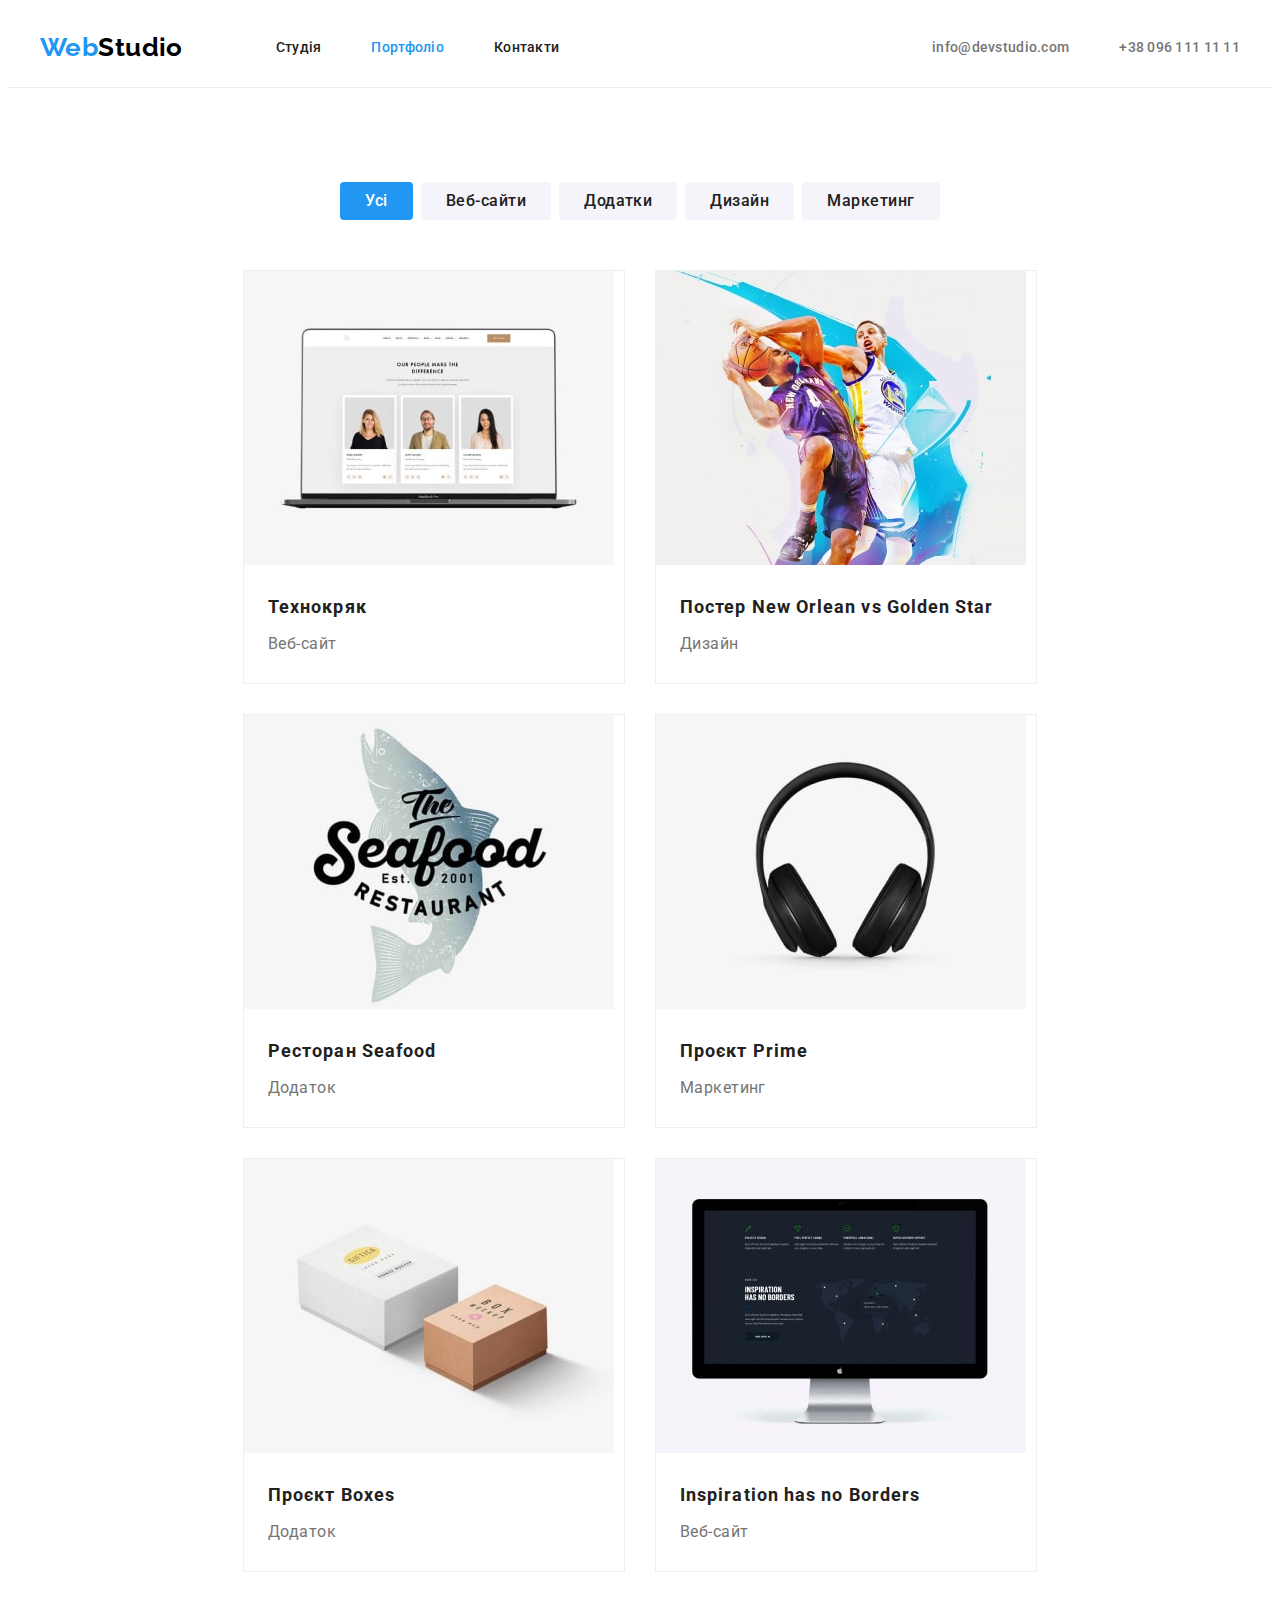
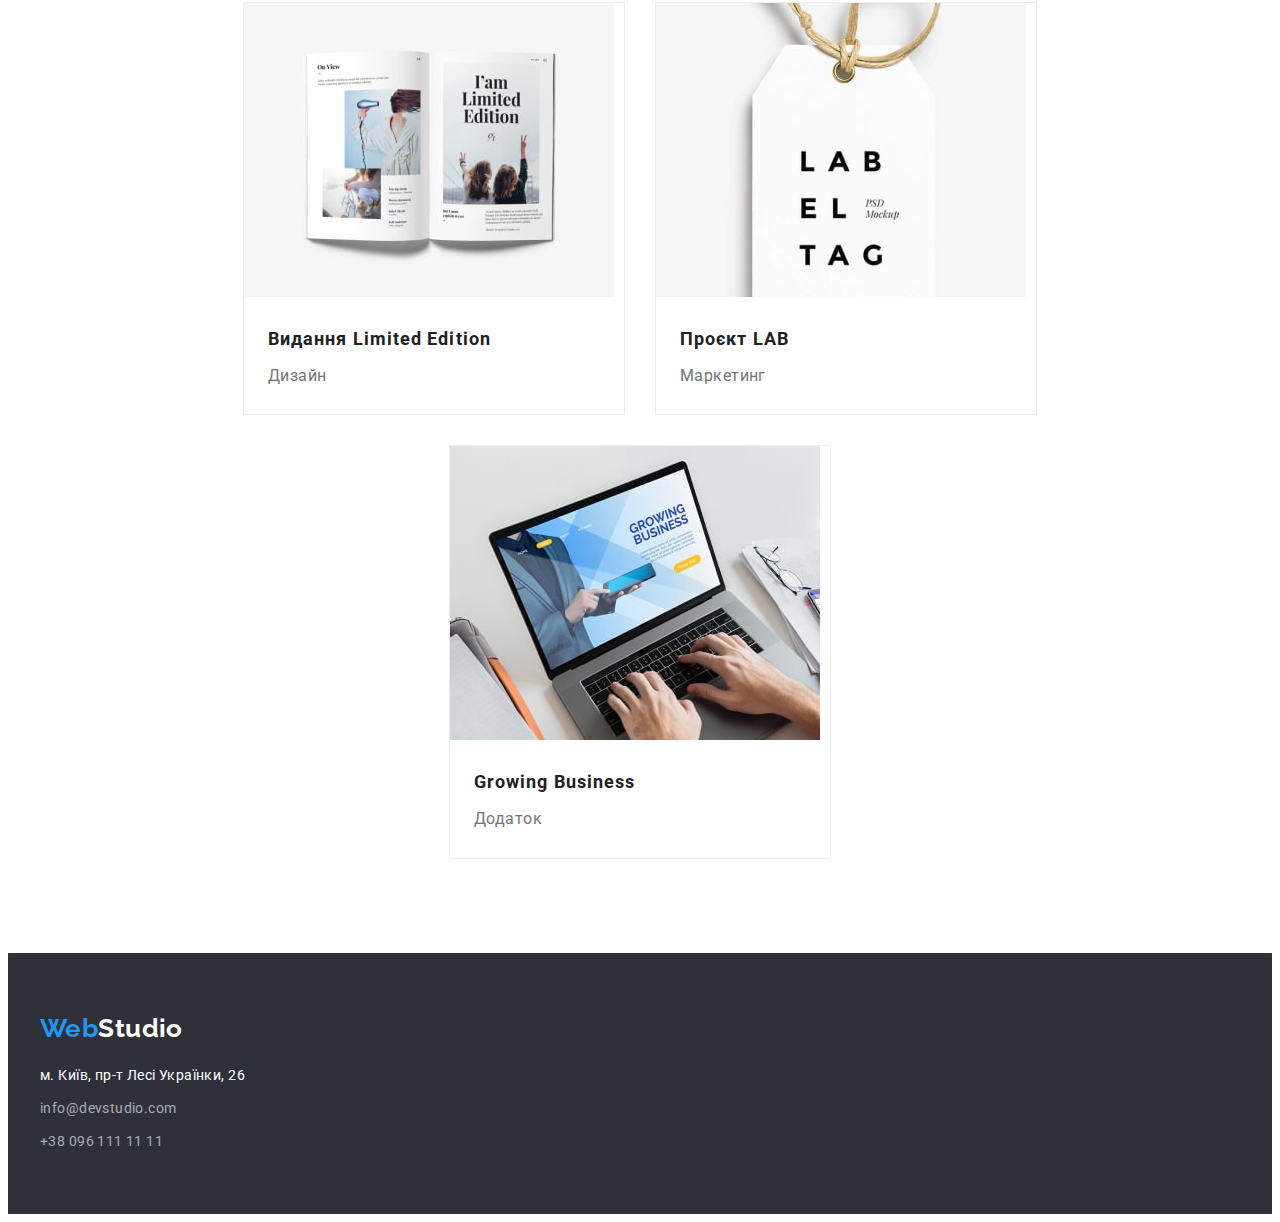
==== portfolio.html @ b7962ac4 "0" ====
<!DOCTYPE html>
<html lang="uk">
  <head>
    <meta charset="UTF-8" />
    <meta http-equiv="X-UA-Compatible" content="IE=edge" />
    <meta name="viewport" content="width=device-width, initial-scale=1.0" />
    <title>Студія</title>
    <link rel="preconnect" href="https://fonts.googleapis.com" />
    <link rel="preconnect" href="https://fonts.gstatic.com" crossorigin />
    <link href="https://fonts.googleapis.com/css2?family=Raleway:wght@700&family=Roboto:wght@400;500;700;900&display=swap" rel="stylesheet" />

    <!-- normalize -->
    <link
      rel="stylesheet"
      href="https://cdnjs.cloudflare.com/ajax/libs/modern-normalize/1.1.0/modern-normalize.min.css"
      integrity="sha512-wpPYUAdjBVSE4KJnH1VR1HeZfpl1ub8YT/NKx4PuQ5NmX2tKuGu6U/JRp5y+Y8XG2tV+wKQpNHVUX03MfMFn9Q=="
      crossorigin="anonymous"
      referrerpolicy="no-referrer"
    />

    <link rel="stylesheet" href="./css/styles.css" />
  </head>
  <body>
    <!-- шапка сайту -->
    <header class="header">
      <div class="container header-container">
        <nav class="nav">
          <!-- логотип і навігація -->
          <a href="./index.html" class="logo">Web<span class="nav-logo">Studio</span> </a>

          <ul class="site-navigation list">
            <li><a href="./index.html" class="link">Студія</a></li>
            <li><a href="./portfolio.html" class="link current">Портфоліо</a></li>
            <li><a href="" class="link">Контакти</a></li>
          </ul>
        </nav>
        <ul class="nav-contact list">
          <li><a href="mailto:info@devstudio.com" class="link">info@devstudio.com</a></li>
          <li><a href="tel:+380961111111" class="link">+38 096 111 11 11</a></li>
        </ul>
      </div>
    </header>
    <main>
      <section class="section content-section">
        <div class="container">
          <h1 class="visually-hidden">Контент</h1>
          <ul class="content-filter list">
            <li><button type="button" class="filter-btn btn-current">Усі</button></li>
            <li><button type="button" class="filter-btn">Веб-сайти</button></li>
            <li><button type="button" class="filter-btn">Додатки</button></li>
            <li><button type="button" class="filter-btn">Дизайн</button></li>
            <li><button type="button" class="filter-btn">Маркетинг</button></li>
          </ul>
          <ul class="content-item list">
            <li class="project-items">
              <img src="./image/portfolio/comp-min.jpg" alt="Технокряк" width="370" height="294" />
              <div class="content-wrap">
                <h2 class="content-title content-title">Технокряк</h2>
                <p class="content-text">Веб-сайт</p>
              </div>
            </li>
            <li class="project-items">
              <img src="./image/portfolio/basket-min.jpg" alt="Постер New Orlean vs Golden Star" width="370" height="294" />
              <div class="content-wrap">
                <h2 class="content-title">Постер New Orlean vs Golden Star</h2>
                <p class="content-text">Дизайн</p>
              </div>
            </li>
            <li class="project-items">
              <img src="./image/portfolio/seafood-min.jpg" alt="Ресторан Seafood" width="370" height="294" />
              <div class="content-wrap">
                <h2 class="content-title">Ресторан Seafood</h2>
                <p class="content-text">Додаток</p>
              </div>
            </li>
            <li class="project-items">
              <img src="./image/portfolio/headphones-min.jpg" alt="Проєкт Prime" width="370" height="294" />
              <div class="content-wrap">
                <h2 class="content-title">Проєкт Prime</h2>
                <p class="content-text">Маркетинг</p>
              </div>
            </li>
            <li class="project-items">
              <img src="./image/portfolio/box-min.jpg" alt="Проєкт Boxes" width="370" height="294" />
              <div class="content-wrap">
                <h2 class="content-title">Проєкт Boxes</h2>
                <p class="content-text">Додаток</p>
              </div>
            </li>
            <li class="project-items">
              <img src="./image/portfolio/compp-min.jpg" alt="Inspiration has no Borders" width="370" height="294" />
              <div class="content-wrap">
                <h2 class="content-title">Inspiration has no Borders</h2>
                <p class="content-text">Веб-сайт</p>
              </div>
            </li>
            <li class="project-items">
              <img src="./image/portfolio/book-min.jpg" alt="Видання Limited Edition" width="370" height="294" />
              <div class="content-wrap">
                <h2 class="content-title">Видання Limited Edition</h2>
                <p class="content-text">Дизайн</p>
              </div>
            </li>
            <li class="project-items">
              <img src="./image/portfolio/tag-min.jpg" alt="Проєкт LAB" width="370" height="294" />
              <div class="content-wrap">
                <h2 class="content-title">Проєкт LAB</h2>
                <p class="content-text">Маркетинг</p>
              </div>
            </li>
            <li class="project-items">
              <img src="./image/portfolio/compik-min.jpg" alt="Growing Business" width="370" height="294" />
              <div class="content-wrap">
                <h2 class="content-title">Growing Business</h2>
                <p class="content-text">Додаток</p>
              </div>
            </li>
          </ul>
        </div>
      </section>
    </main>
    <footer class="fooret">
      <div class="container">
        <a href="./index.html" class="logo"> Web<span class="footer-logo">Studio</span></a>
        <!-- адреса і контакти -->
        <div class="adr-container">
          <address>
            <ul class="list">
              <li>
                <a href="https://goo.gl/maps/VgpdDLuRD4vqMxRU8" target="_blank" rel="noopener noreferrer nofollow" class="footer-address"
                  >м. Київ, пр-т Лесі Українки, 26</a
                >
              </li>
              <li class="adr-footer"><a href="mailto:info@devstudio.com" class="footer-cont">info@devstudio.com</a></li>
              <li class="adr-footer"><a href="tel:+380961111111" class="footer-cont">+38 096 111 11 11</a></li>
            </ul>
          </address>
        </div>
      </div>
    </footer>
  </body>
</html>
---- css/styles.css ----
:root {
  /* колір основного тексту  */
  --main-color: #212121;
  /* другій колір  */
  --second-color: #757575;
  /* третій колір */
  --third-color: #2196f3;
  /* білий колір */
  --write-color: #ffffff;
  /* колір фону */
  --color-fon: #2f303a;
}

.section {
  padding-top: 94px;
  padding-bottom: 94px;
}
body {
  background-color: var(--write-color);
  font-family: 'Roboto', sans-serif;
  color: var(--main-color);
  letter-spacing: 0.03em;
  font-size: 14px;
}
/* reset */
p,
h1,
h2,
h3,
h4,
h5,
h6 {
  margin: 0;
}
ul,
ol {
  margin: 0;
  justify-content: center;
}
p,
ul,
ol,
li {
  margin-left: 0;
  padding-left: 0;
}
button {
  cursor: pointer;
}
address {
  font-style: normal;
}
img {
  display: block;
  max-width: 100%;
  height: auto;
}
/* Лого */
.logo {
  font-family: 'Raleway', sans-serif;
  font-weight: 700;
  font-size: 26px;
  line-height: 1.19;
  color: var(--third-color);
  text-decoration: none;
  margin-right: 93px;
}
.nav-logo {
  color: #000000;
}
.conteiner {
  width: 1200px;
  padding-left: 15;
  padding-right: 15px;
  margin-left: auto;
  margin-right: auto;
}
/* site nav */
.list {
  list-style: none;
}
.site-navigation .link,
.nav-contact .link {
  font-weight: 500;
  line-height: 1.14;
  letter-spacing: 0.02em;
  text-decoration: none;
  color: var(--main-color);
}
.site-navigation .link:hover,
.site-navigation .link:focus,
.nav-contact .link:hover,
.nav-contact .link:focus {
  color: var(--third-color);
}
.link.current {
  color: var(--third-color);
}

.container {
  width: 1200px;
  margin: 0 auto;
  padding-left: 15px;
  padding-right: 15px;
}

.nav-contact .link {
  color: var(--second-color);
}
.nav {
  display: flex;
  margin-right: auto;
}
.site-navigation {
  display: flex;
  gap: 50px;
}
.nav-contact {
  display: flex;
  align-items: center;
  gap: 50px;
}
.header {
  padding-top: 24px;
  padding-bottom: 24px;
  border-bottom: 1px solid #ececec;
}
.header-container {
  display: flex;
}

/* герой */
.hero {
  background-color: var(--color-fon);
  padding-top: 200px;
  padding-bottom: 200px;
  text-align: center;
}
.hero-container {
  max-width: 696px;
  margin-left: auto;
  margin-right: auto;
}
.hero-title {
  font-weight: 900;
  font-size: 44px;
  line-height: 1.36;
  text-align: center;
  letter-spacing: 0.06em;
  color: var(--write-color);
  text-transform: uppercase;
}

.hero-btn {
  font-family: inherit;
  font-weight: 700;
  font-size: 16px;
  line-height: 1.86;
  letter-spacing: 0.06em;
  color: var(--write-color);
  background-color: var(--third-color);
  cursor: pointer;
  width: 216px;
  height: 50.08px;
  left: 692px;
  top: 430.58px;
  border-radius: 4px;
  margin-top: 30px;
  border: none;
}
.visually-hidden {
  position: absolute;
  white-space: nowrap;
  width: 1px;
  height: 1px;
  overflow: hidden;
  border: 0;
  padding: 0;
  clip: rect(0 0 0 0);
  clip-path: inset(50%);
  margin: -1px;
}
.advantages {
  flex-basis: calc((100% - 90px) / 4);
}
.fiature {
  padding-bottom: 0;
}
.fiature-title {
  font-size: 14px;
  line-height: 1.14;
  text-transform: uppercase;
}
.fiature-text {
  line-height: 1.71;
  color: var(--second-color);
  margin-top: 10px;
}
.figure {
  padding-bottom: 0;
}
.figure .conteiner {
  padding-left: 60px;
  padding-right: 60px;
}
.fiature-item {
  display: flex;
  gap: 30px;
}

/* work */
/* команда розробників*/
.command {
  background: #f5f4fa;
}
.command-item {
  display: flex;
  justify-content: space-between;
}
.command-item li {
  background-color: white;
  box-shadow: 0px 1px 3px rgba(0, 0, 0, 0.12), 0px 1px 1px rgba(0, 0, 0, 0.14), 0px 2px 1px rgba(0, 0, 0, 0.2);
  border-radius: 0px 0px 4px 4px;
}
.command-text {
  padding-top: 30px;
  padding-bottom: 30px;
}

.section-title {
  font-size: 36px;
  text-align: center;
  margin-bottom: 50px;
}
.case-list {
  display: flex;
  justify-content: space-between;
}
.command-name {
  font-weight: 500;
  font-size: 16px;
  line-height: 1.18;
  text-align: center;
}
.command-position {
  color: var(--second-color);
  text-align: center;
  font-size: 16px;
  margin-top: 10px;
}
.fooret .logo {
  margin-right: 0;
}
.fooret {
  background-color: var(--color-fon);
  padding-top: 60px;
  padding-bottom: 60px;
}
.footer-logo {
  color: var(--write-color);
}

.footer-address {
  font-style: normal;
  line-height: 1.71;
  color: var(--write-color);
  text-decoration: none;
}
.footer-cont {
  color: rgba(255, 255, 255, 0.6);
  text-decoration: none;
  line-height: 1.71;
  font-style: normal;
}
.footer-address:hover,
.footer-addres:focus {
  color: var(--third-color);
}

/* Portfolio */
.filter-btn {
  font-family: inherit;
  font-style: normal;
  font-weight: 500;
  font-size: 16px;
  line-height: 1.62;
  letter-spacing: 0.03em;
  color: var(--main-color);
  background-color: #f5f4fa;
  cursor: pointer;
}
.filter-btn:hover,
.filter-btn:focus {
  color: var(--write-color);
}

.content-title {
  font-weight: 700;
  font-size: 18px;
  line-height: 2;
  letter-spacing: 0.06em;
  color: var(--main-color);
}
.content-text {
  font-size: 16px;
  line-height: 1.87;
  color: var(--main-color);
}
.adr-container {
  margin-top: 20px;
}

.adr-footer {
  margin-top: 9px;
}

/* portfolio */
.filter-btn {
  font-family: inherit;
  font-style: normal;
  font-weight: 500;
  font-size: 16px;
  line-height: 1.62;
  letter-spacing: 0.03em;
  color: var(--main-color);
  background-color: #f5f4fa;
  letter-spacing: 0.03em;
  cursor: pointer;
  border: none;
  border-radius: 4px;
  padding: 6px 25px;
}
.btn-current {
  background-color: var(--third-color);
  color: var(--write-color);
}
.site-navigation {
  display: flex;
  align-items: center;
}
.nav-contact {
  display: flex;
}

.filter-btn:hover {
  color: var(--write-color);
  background-color: var(--third-color);
}
.content-title {
  font-size: 18px;
  line-height: 2;
  letter-spacing: 0.06em;
  color: var(--main-color);
  margin-bottom: 4px;
}
.content-text {
  font-size: 16px;
  line-height: 1.87;
  color: var(--second-color);
  text-align: left;
}
.fooret .footer-cont:hover {
  color: var(--third-color);
}
.content-filter {
  display: flex;
  gap: 8px;
  margin-bottom: 50px;
}
.content-item {
  display: flex;
  flex-wrap: wrap;
  gap: 30px;
}
.content-wrap {
  padding: 24px 24px;
}
.project-items {
  border: 1px solid #eeeeee;
  margin: left 30px;
  flex-basis: calc((100% - 60px) / 3);
}
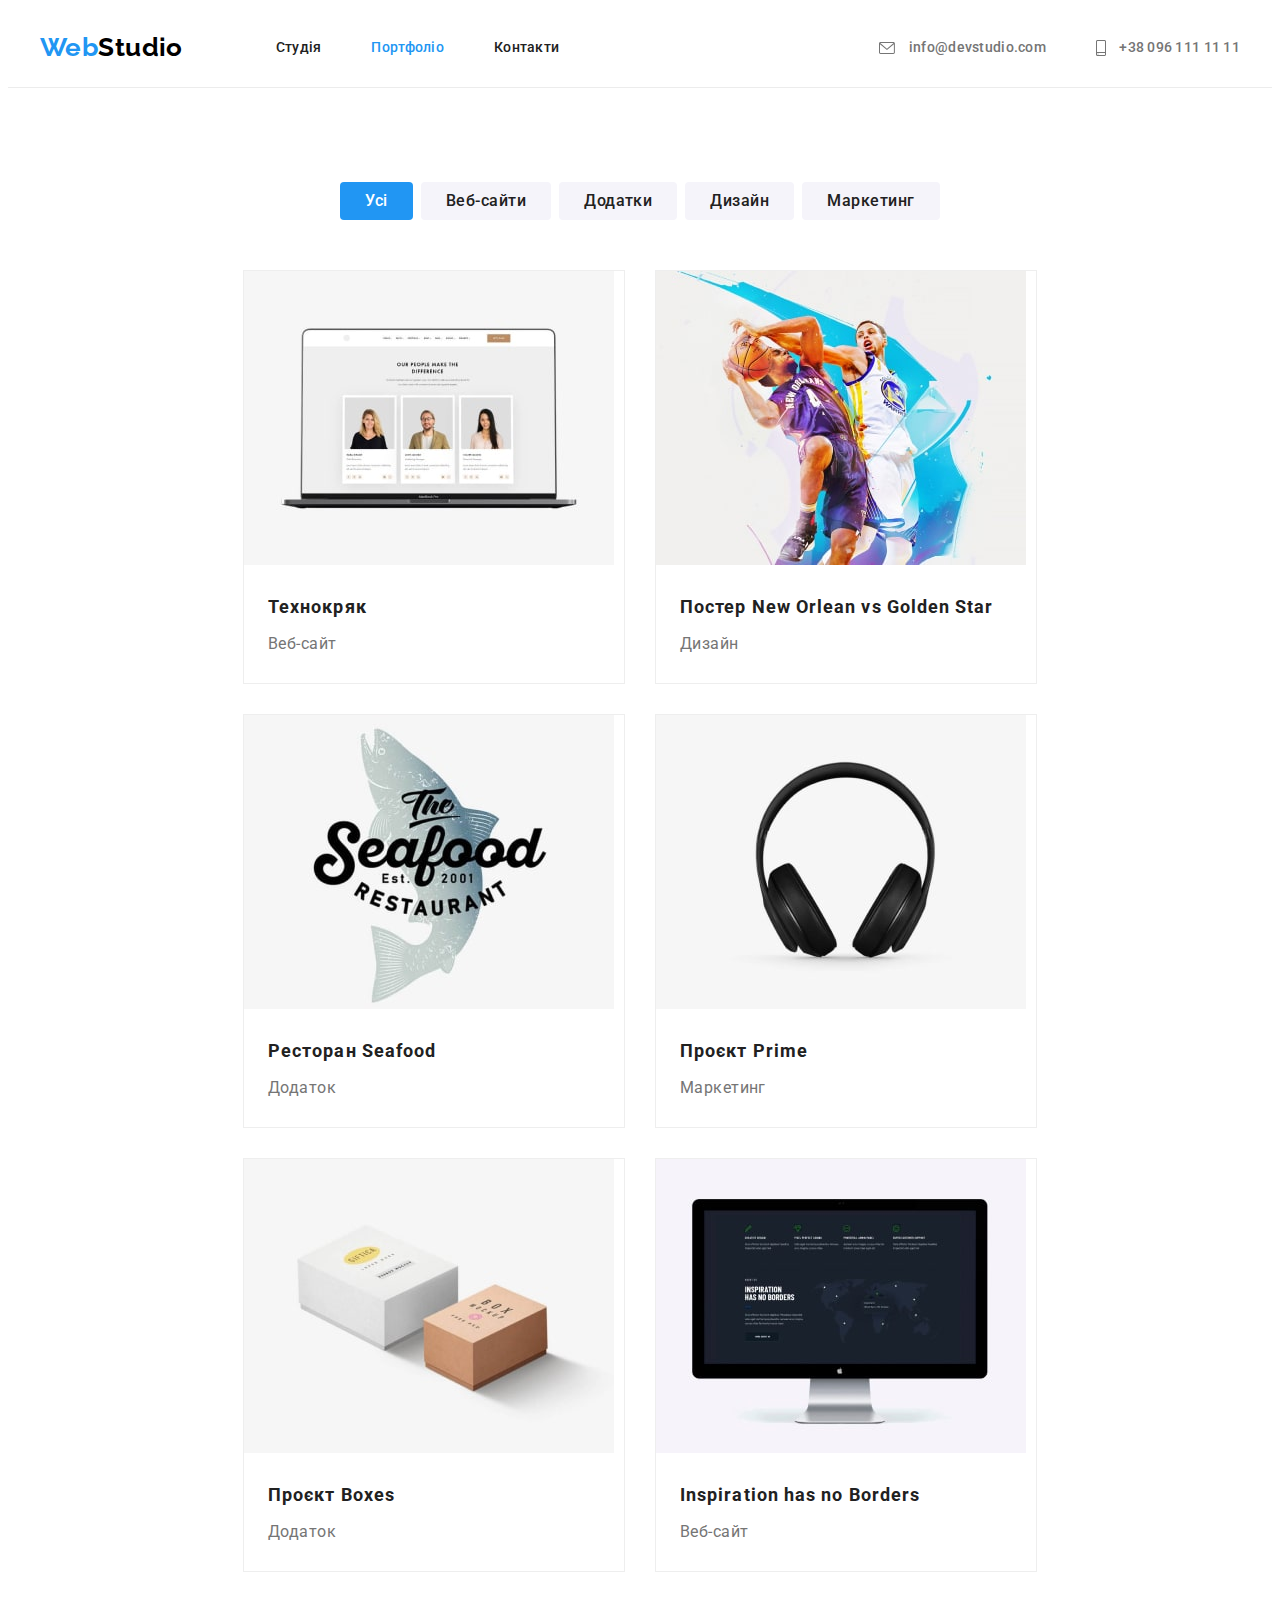
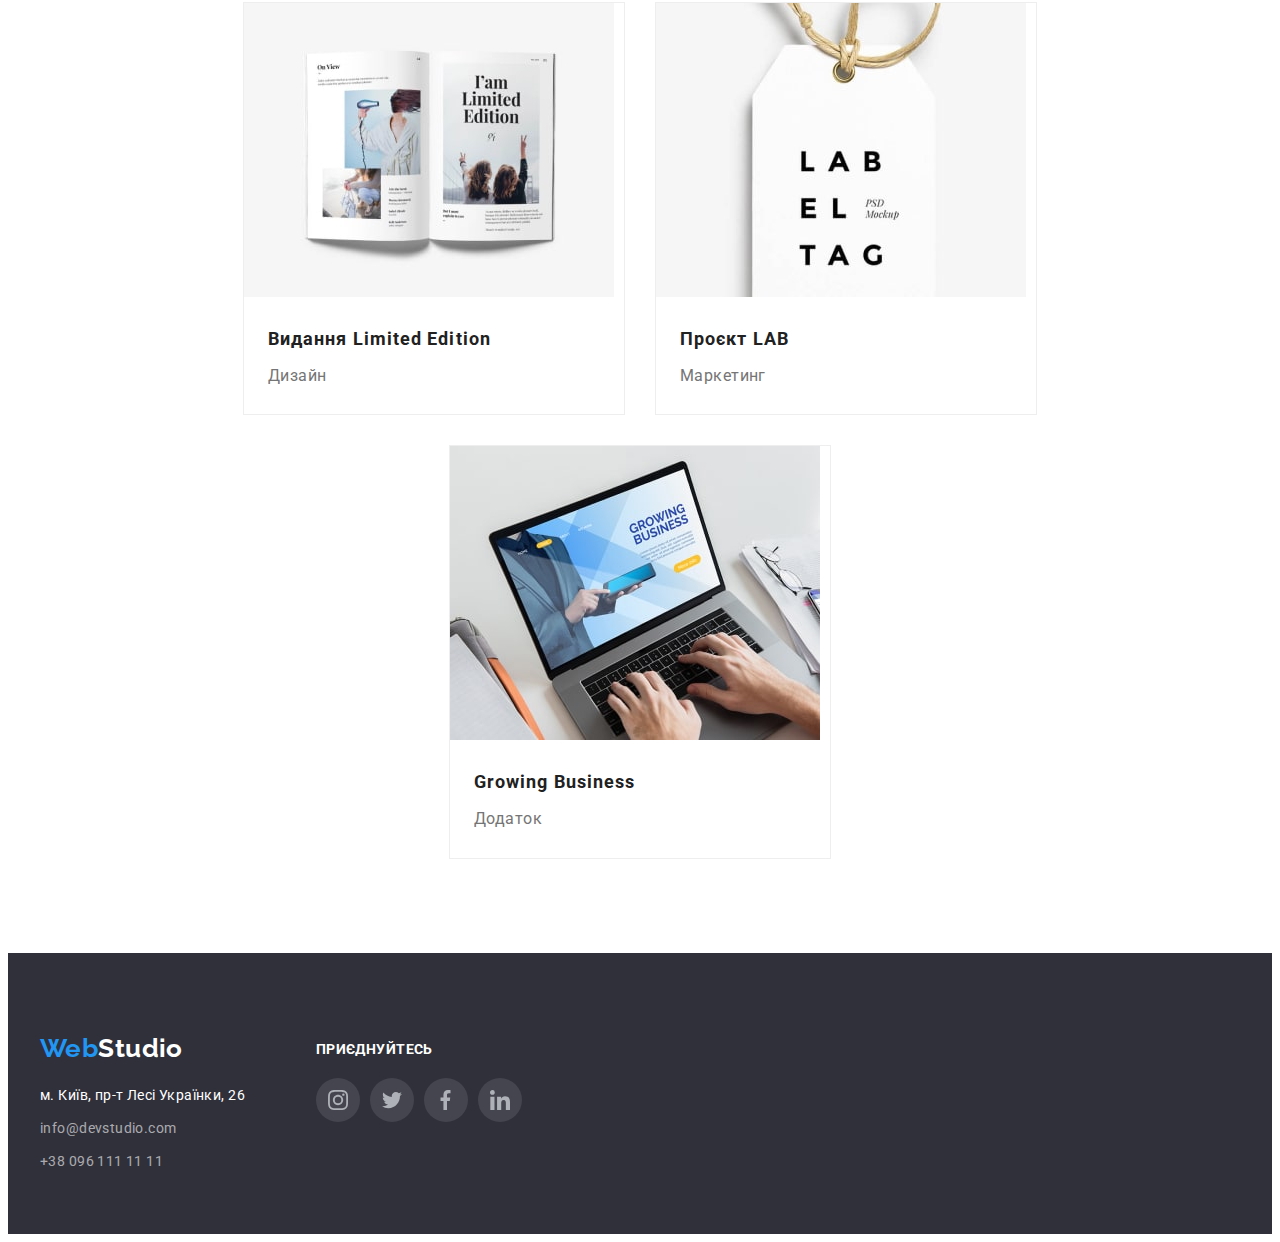
==== commit d3d9dfde: "на перевірку" ====
--- a/portfolio.html
+++ b/portfolio.html
@@ -35,8 +35,20 @@
           </ul>
         </nav>
         <ul class="nav-contact list">
-          <li><a href="mailto:info@devstudio.com" class="link">info@devstudio.com</a></li>
-          <li><a href="tel:+380961111111" class="link">+38 096 111 11 11</a></li>
+          <li>
+            <svg class="mail-icon" width="16" height="12">
+              <use href="./image/icons.svg#icon-mail"></use>
+            </svg>
+            <a href="mailto:info@devstudio.com" class="link">info@devstudio.com</a>
+          </li>
+          <li>
+            <a href="tel:+380961111111" class="link">
+              <svg class="tel-icon" width="10" height="16">
+                <use href="./image/icons.svg#icon-tel"></use>
+              </svg>
+              +38 096 111 11 11
+            </a>
+          </li>
         </ul>
       </div>
     </header>
@@ -119,11 +131,12 @@
         </div>
       </section>
     </main>
-    <footer class="fooret">
-      <div class="container">
-        <a href="./index.html" class="logo"> Web<span class="footer-logo">Studio</span></a>
-        <!-- адреса і контакти -->
+    <footer class="footer">
+      <div class="container contact">
         <div class="adr-container">
+          <a class="logo" href="./index.html"> Web<span class="footer-logo">Studio</span></a>
+          <!-- адреса і контакти -->
+
           <address>
             <ul class="list">
               <li>
@@ -136,6 +149,40 @@
             </ul>
           </address>
         </div>
+
+        <div class="footer-social-cont">
+          <h3 class="text-title">приєднуйтесь</h3>
+          <ul class="list join-team">
+            <li class="social-box">
+              <a href="" class="icon-join-team">
+                <svg class="social-icon" width="20" height="20">
+                  <use xlink:href="./image/icons.svg#icon-insta"></use>
+                </svg>
+              </a>
+            </li>
+            <li class="social-box">
+              <a href="" class="icon-join-team">
+                <svg class="social-icon" width="20" height="20">
+                  <use xlink:href="./image/icons.svg#icon-twitter"></use>
+                </svg>
+              </a>
+            </li>
+            <li class="social-box">
+              <a href="" class="icon-join-team">
+                <svg class="social-icon" width="20" height="20">
+                  <use xlink:href="./image/icons.svg#icon-faceboock"></use>
+                </svg>
+              </a>
+            </li>
+            <li class="social-box">
+              <a href="" class="icon-join-team">
+                <svg class="social-icon" width="20" height="20">
+                  <use xlink:href="./image/icons.svg#icon-in"></use>
+                </svg>
+              </a>
+            </li>
+          </ul>
+        </div>
       </div>
     </footer>
   </body>
--- a/css/styles.css
+++ b/css/styles.css
@@ -128,6 +128,11 @@
 .header-container {
   display: flex;
 }
+.mail-icon,
+.tel-icon {
+  margin-right: 10px;
+  vertical-align: middle;
+}
 
 /* герой */
 .hero {
@@ -135,6 +140,12 @@
   padding-top: 200px;
   padding-bottom: 200px;
   text-align: center;
+  background-color: var(--secondary-color-fon);
+  background-image: linear-gradient(to right, rgba(47, 48, 58, 0.4), rgba(47, 48, 58, 0.4)), url(../image/bg-hero.jpg);
+
+  max-width: 1600px;
+
+  margin: 0 auto;
 }
 .hero-container {
   max-width: 696px;
@@ -183,6 +194,35 @@
 .advantages {
   flex-basis: calc((100% - 90px) / 4);
 }
+
+.fiature-item .advantages::before {
+  content: '';
+  display: block;
+  height: 120px;
+  width: 270px;
+  margin-bottom: 30px;
+  background-size: auto;
+  background-repeat: no-repeat;
+  background-position: center;
+  background-color: #f5f4fa;
+  border-radius: 4px;
+}
+
+.advantages-icon-1::before {
+  background-image: url(../image/antenna.svg);
+}
+.advantages-icon-2::before {
+  background-image: url(../image/clock.svg);
+}
+
+.advantages-icon-3::before {
+  background-image: url(../image/diagram.svg);
+}
+
+.advantages-icon-4::before {
+  background-image: url(../image/astronaut.svg);
+}
+
 .fiature {
   padding-bottom: 0;
 }
@@ -208,8 +248,16 @@
   gap: 30px;
 }
 
+.footer .text-title {
+  color: var(--write-color);
+  text-transform: uppercase;
+  font-size: 14px;
+  line-height: 1.14;
+  margin-bottom: 20px;
+}
 /* work */
 /* команда розробників*/
+
 .command {
   background: #f5f4fa;
 }
@@ -217,11 +265,36 @@
   display: flex;
   justify-content: space-between;
 }
-.command-item li {
+.grid-item {
   background-color: white;
   box-shadow: 0px 1px 3px rgba(0, 0, 0, 0.12), 0px 1px 1px rgba(0, 0, 0, 0.14), 0px 2px 1px rgba(0, 0, 0, 0.2);
   border-radius: 0px 0px 4px 4px;
 }
+
+.join-team {
+  display: flex;
+  gap: 10px;
+  justify-content: center;
+}
+.icon-join-team {
+  display: flex;
+  flex-wrap: wrap;
+  width: 44px;
+  height: 44px;
+  border-radius: 50%;
+  background-color: var(--write-color);
+  fill: #afb1b8;
+  justify-content: center;
+  align-content: center;
+  background-size: 20px;
+}
+
+.icon-join-team:focus,
+.icon-join-team:hover {
+  background-color: var(--third-color);
+  fill: var(--write-color);
+}
+
 .command-text {
   padding-top: 30px;
   padding-bottom: 30px;
@@ -248,10 +321,49 @@
   font-size: 16px;
   margin-top: 10px;
 }
-.fooret .logo {
-  margin-right: 0;
-}
-.fooret {
+.regular-client {
+  font-size: 36px;
+  line-height: 1.16;
+  text-align: center;
+  letter-spacing: 0.03em;
+  margin-bottom: 50px;
+}
+
+.client-list {
+  display: flex;
+  gap: 30px;
+}
+.client-item {
+  width: calc((100% - 150px) / 6);
+  height: 92px;
+}
+.client-soc-link {
+  width: 100%;
+  height: 100%;
+  border: 1px solid #afb1b8;
+  border-radius: 1px;
+  display: flex;
+  align-items: center;
+  justify-content: center;
+  border-radius: 4px;
+}
+.client-soc-icon {
+  fill: #afb1b8;
+}
+.client-soc-link:hover,
+.client-soc-link:focus {
+  border-color: var(--third-color);
+}
+.client-soc-link:hover .client-soc-icon,
+.client-soc-link:focus .client-soc-icon {
+  fill: var(--third-color);
+}
+
+.footer .logo {
+  display: block;
+  margin-bottom: 20px;
+}
+.footer {
   background-color: var(--color-fon);
   padding-top: 60px;
   padding-bottom: 60px;
@@ -272,9 +384,13 @@
   line-height: 1.71;
   font-style: normal;
 }
-.footer-address:hover,
-.footer-addres:focus {
-  color: var(--third-color);
+
+.contact {
+  display: flex;
+}
+.footer-social-cont {
+  margin-top: 29px;
+  margin-left: 40px;
 }
 
 /* Portfolio */
@@ -312,6 +428,17 @@
 
 .adr-footer {
   margin-top: 9px;
+}
+
+.footer .icon-join-team {
+  background-color: rgba(255, 255, 255, 0.1);
+  fill: #afb1b8;
+}
+
+.footer .icon-join-team:focus,
+.footer .icon-join-team:hover {
+  background-color: var(--third-color);
+  fill: var(--write-color);
 }
 
 /* portfolio */
@@ -359,7 +486,7 @@
   color: var(--second-color);
   text-align: left;
 }
-.fooret .footer-cont:hover {
+.footer .footer-cont:hover {
   color: var(--third-color);
 }
 .content-filter {
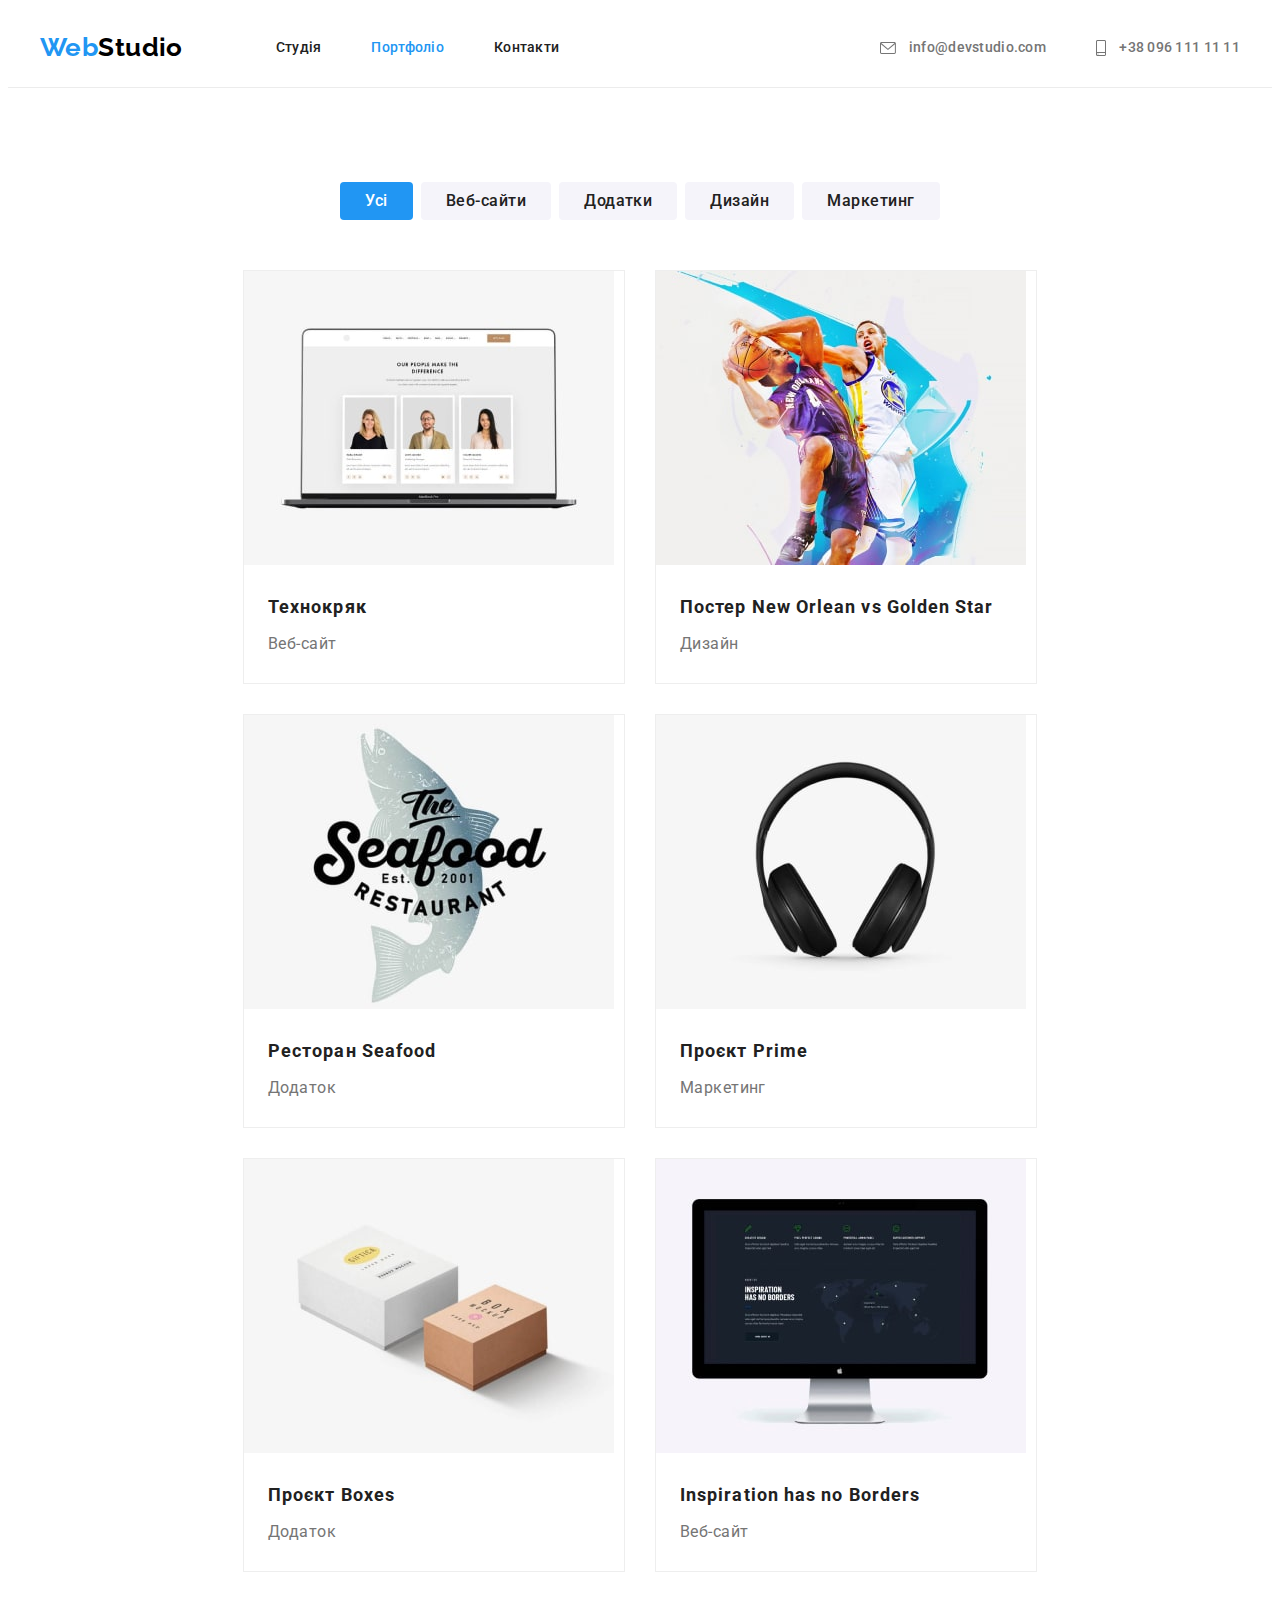
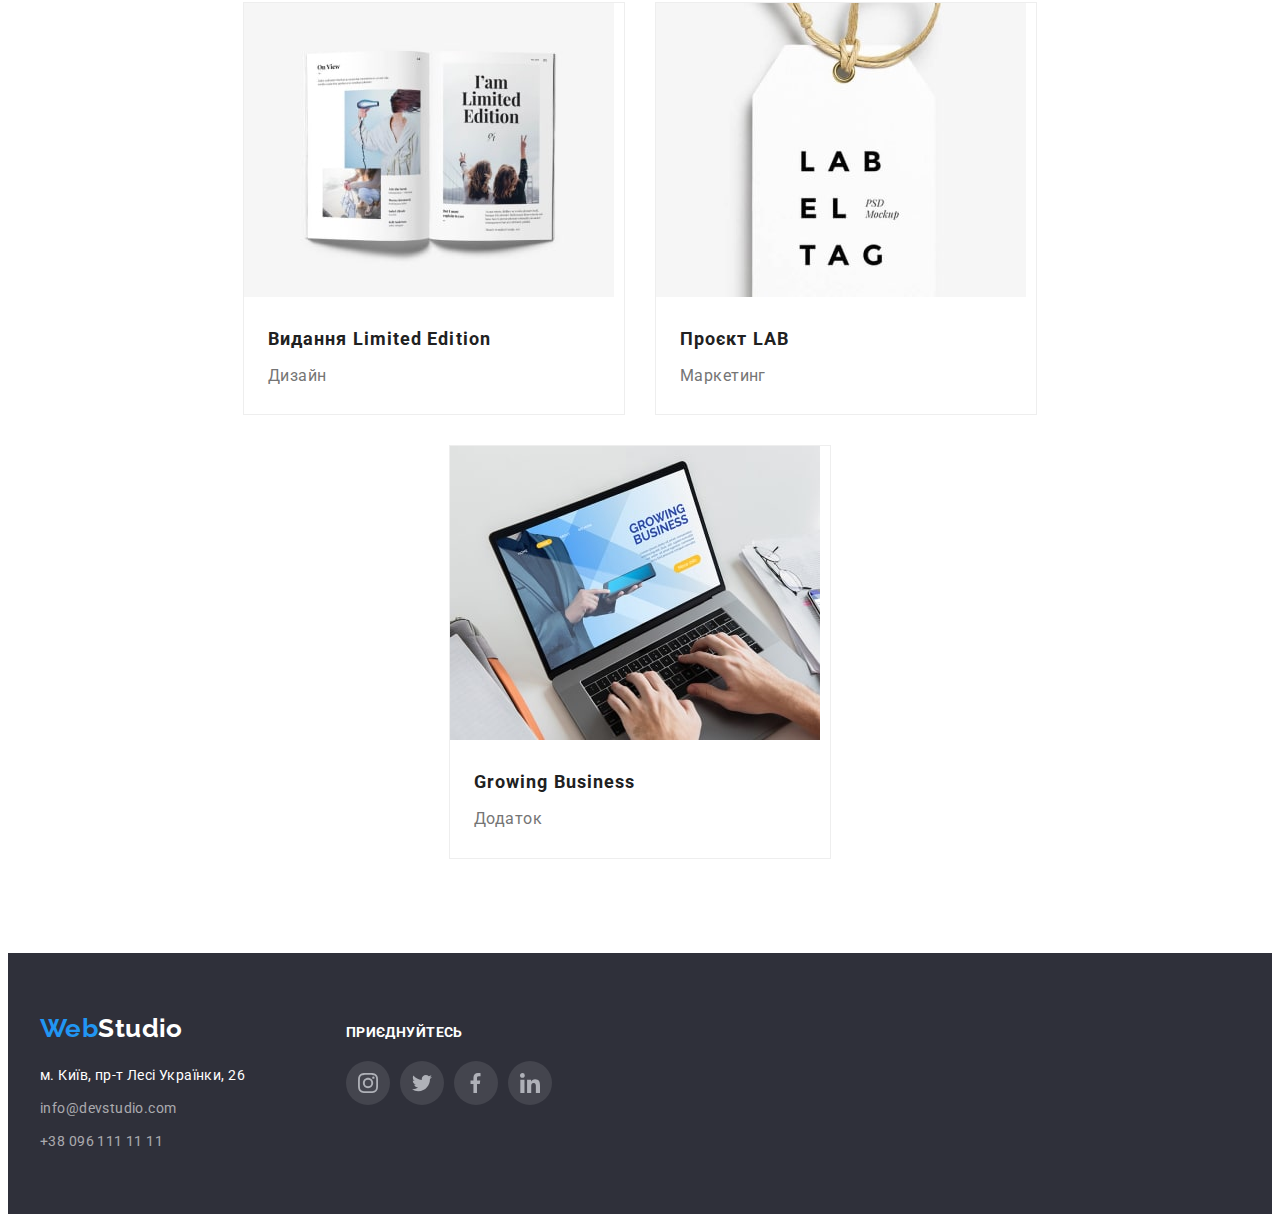
==== commit b2d1c1c3: "ментору на перевірку" ====
--- a/portfolio.html
+++ b/portfolio.html
@@ -36,10 +36,13 @@
         </nav>
         <ul class="nav-contact list">
           <li>
-            <svg class="mail-icon" width="16" height="12">
-              <use href="./image/icons.svg#icon-mail"></use>
-            </svg>
-            <a href="mailto:info@devstudio.com" class="link">info@devstudio.com</a>
+            <a href="mailto:info@devstudio.com" class="link">
+              <svg class="mail-icon" width="16" height="12">
+                <use href="./image/icons.svg#icon-mail"></use>
+              </svg>
+
+              info@devstudio.com</a
+            >
           </li>
           <li>
             <a href="tel:+380961111111" class="link">
--- a/css/styles.css
+++ b/css/styles.css
@@ -132,6 +132,7 @@
 .tel-icon {
   margin-right: 10px;
   vertical-align: middle;
+  fill: currentColor;
 }
 
 /* герой */
@@ -144,9 +145,10 @@
   background-image: linear-gradient(to right, rgba(47, 48, 58, 0.4), rgba(47, 48, 58, 0.4)), url(../image/bg-hero.jpg);
 
   max-width: 1600px;
-
   margin: 0 auto;
-}
+  background-position: center;
+}
+
 .hero-container {
   max-width: 696px;
   margin-left: auto;
@@ -195,7 +197,7 @@
   flex-basis: calc((100% - 90px) / 4);
 }
 
-.fiature-item .advantages::before {
+/* .fiature-item .advantages::before {
   content: '';
   display: block;
   height: 120px;
@@ -206,9 +208,24 @@
   background-position: center;
   background-color: #f5f4fa;
   border-radius: 4px;
-}
-
-.advantages-icon-1::before {
+} */
+
+.icon-feature {
+  height: 120px;
+  display: flex;
+  justify-content: center;
+  align-items: center;
+  margin-bottom: 30px;
+  background-color: #f5f4fa;
+  border-radius: 4px;
+}
+
+.svg-feature {
+  width: 70px;
+  height: 70px;
+}
+
+/* .advantages-icon-1::before {
   background-image: url(../image/antenna.svg);
 }
 .advantages-icon-2::before {
@@ -221,7 +238,7 @@
 
 .advantages-icon-4::before {
   background-image: url(../image/astronaut.svg);
-}
+} */
 
 .fiature {
   padding-bottom: 0;
@@ -275,6 +292,7 @@
   display: flex;
   gap: 10px;
   justify-content: center;
+  margin-top: 16px;
 }
 .icon-join-team {
   display: flex;
@@ -321,13 +339,6 @@
   font-size: 16px;
   margin-top: 10px;
 }
-.regular-client {
-  font-size: 36px;
-  line-height: 1.16;
-  text-align: center;
-  letter-spacing: 0.03em;
-  margin-bottom: 50px;
-}
 
 .client-list {
   display: flex;
@@ -387,10 +398,10 @@
 
 .contact {
   display: flex;
+  align-items: baseline;
 }
 .footer-social-cont {
-  margin-top: 29px;
-  margin-left: 40px;
+  margin-left: 70px;
 }
 
 /* Portfolio */
@@ -405,9 +416,16 @@
   background-color: #f5f4fa;
   cursor: pointer;
 }
-.filter-btn:hover,
+.filter-btn:hover {
+  color: var(--write-color);
+  background-color: var(#2196f3);
+  box-shadow: 0px 3px 1px rgba(0, 0, 0, 0.1), 0px 1px 2px rgba(0, 0, 0, 0.08), 0px 2px 2px rgba(0, 0, 0, 0.12);
+}
+
 .filter-btn:focus {
   color: var(--write-color);
+  background-color: var(--third-color);
+  box-shadow: 0px 3px 1px rgba(0, 0, 0, 0.1), 0px 1px 2px rgba(0, 0, 0, 0.08), 0px 2px 2px rgba(0, 0, 0, 0.12);
 }
 
 .content-title {
@@ -422,9 +440,6 @@
   line-height: 1.87;
   color: var(--main-color);
 }
-.adr-container {
-  margin-top: 20px;
-}
 
 .adr-footer {
   margin-top: 9px;
@@ -438,7 +453,6 @@
 .footer .icon-join-team:focus,
 .footer .icon-join-team:hover {
   background-color: var(--third-color);
-  fill: var(--write-color);
 }
 
 /* portfolio */
@@ -504,6 +518,10 @@
 }
 .project-items {
   border: 1px solid #eeeeee;
-  margin: left 30px;
+
   flex-basis: calc((100% - 60px) / 3);
 }
+.project-items:hover,
+.project-items:focus {
+  box-shadow: 0px 1px 1px rgba(0, 0, 0, 0.12), 0px 4px 4px rgba(0, 0, 0, 0.06), 1px 4px 6px rgba(0, 0, 0, 0.16);
+}
